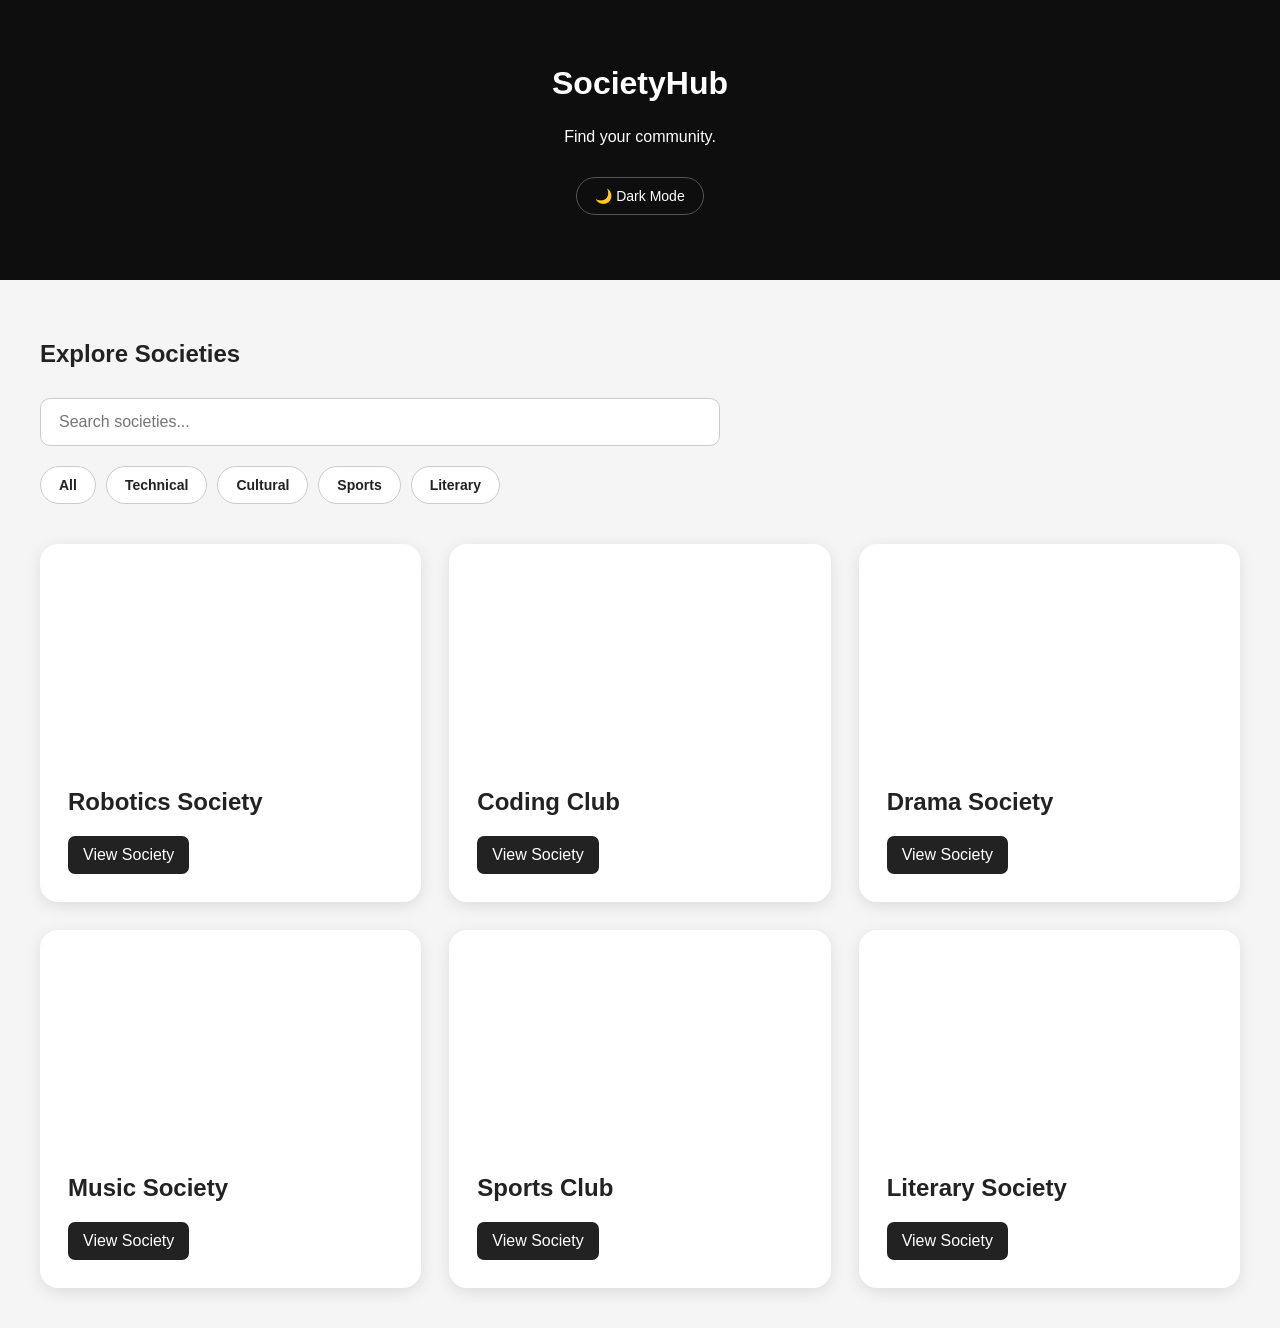
==== index.html @ ba017650 "Add files via upload" ====
<!DOCTYPE html>

<html lang="en">

<head>
    
    <meta charset="UTF-8">
    <meta name="viewport" content="width=device-width, initial-scale=1.0">

    <title>SocietyHub</title>

    <link rel="stylesheet" href="style.css">

</head>

<body>

    <!-- HEADER / OVERLAY -->
    <header class="hero-overlay">

        <h1>SocietyHub</h1>

        <p>Find your community.</p>

        <button id="theme-toggle">🌙 Dark Mode</button>

    </header>


    <main>

        <section>

            <h2>Explore Societies</h2>

            <input
                type="text"
                id="search"
                placeholder="Search societies..."
            >

            <div class="filters">

                <button class="filter-btn" onclick="filterSocieties('all')">
                    All
                </button>

                <button class="filter-btn" onclick="filterSocieties('Technical')">
                    Technical
                </button>

                <button class="filter-btn" onclick="filterSocieties('Cultural')">
                    Cultural
                </button>

                <button class="filter-btn" onclick="filterSocieties('Sports')">
                    Sports
                </button>

                <button class="filter-btn" onclick="filterSocieties('Literary')">
                    Literary
                </button>

            </div>


            <div class="society-container">

                <!-- ROBOTICS -->

                <div class="society-card">

                    <div class="society-image">
                        <img src="images/robotics.png" alt="Robotics Society">
                    </div>

                    <div class="society-content">

                        <h3>Robotics Society</h3>

                        <div class="society-info">
                            <p>Technical</p>
                            <p>Build robots and explore robotics.</p>
                        </div>

                        <a href="society.html?society=robotics">
                            View Society
                        </a>

                    </div>

                </div>


                <!-- CODING -->

                <div class="society-card">

                    <div class="society-image">
                        <img src="images/coding.png" alt="Coding Club">
                    </div>

                    <div class="society-content">

                        <h3>Coding Club</h3>

                        <div class="society-info">
                            <p>Technical</p>
                            <p>Learn, build and compete through code.</p>
                        </div>

                        <a href="society.html?society=coding">
                            View Society
                        </a>

                    </div>

                </div>


                <!-- DRAMA -->

                <div class="society-card">

                    <div class="society-image">
                        <img src="images/dramatics.png" alt="Drama Society">
                    </div>

                    <div class="society-content">

                        <h3>Drama Society</h3>

                        <div class="society-info">
                            <p>Cultural</p>
                            <p>Act, perform and tell stories.</p>
                        </div>

                        <a href="society.html?society=drama">
                            View Society
                        </a>

                    </div>

                </div>


                <!-- MUSIC -->

                <div class="society-card">

                    <div class="society-image">
                        <img src="images/music.png" alt="Music Society">
                    </div>

                    <div class="society-content">

                        <h3>Music Society</h3>

                        <div class="society-info">
                            <p>Cultural</p>
                            <p>Explore music and perform together.</p>
                        </div>

                        <a href="society.html?society=music">
                            View Society
                        </a>

                    </div>

                </div>


                <!-- SPORTS -->

                <div class="society-card">

                    <div class="society-image">
                        <img src="images/photography.png" alt="Sports Club">
                    </div>

                    <div class="society-content">

                        <h3>Sports Club</h3>

                        <div class="society-info">
                            <p>Sports</p>
                            <p>Compete, train and stay active.</p>
                        </div>

                        <a href="society.html?society=sports">
                            View Society
                        </a>

                    </div>

                </div>


                <!-- LITERARY -->

                <div class="society-card">

                    <div class="society-image">
                        <img src="images/literature.png" alt="Literary Society">
                    </div>

                    <div class="society-content">

                        <h3>Literary Society</h3>

                        <div class="society-info">
                            <p>Literary</p>
                            <p>Write, discuss and explore literature.</p>
                        </div>

                        <a href="society.html?society=literary">
                            View Society
                        </a>

                    </div>

                </div>

            </div>

            <div id="empty-state">
                <h3>No societies found</h3>
                <p>Try searching for a different society or category.</p>
            </div>

        </section>

    </main>


    <script src="data.js"></script>
    <script src="script.js"></script>

</body>

</html>
---- style.css ----
* {
    box-sizing: border-box;
}

body {
    font-family: Arial, sans-serif;
    margin: 0;
    background-color: #f5f5f5;
    color: #222;
}

/* HEADER */

header {
    background-color: #222;
    color: white;
    padding: 30px;
    text-align: center;
}

header h1 {
    margin: 0 0 10px;
}

/* MAIN */

main {
    padding: 40px;
}

/* SEARCH */

#search {
    width: 100%;
    max-width: 680px;
    padding: 14px 18px;
    margin: 10px 0 20px;

    border: 1px solid #ccc;
    border-radius: 10px;

    font-size: 16px;
    outline: none;
}

#search:focus {
    border-color: #222;
}

/* FILTERS */

.filters {
    display: flex;
    gap: 10px;
    flex-wrap: wrap;
    margin-bottom: 40px;
}

.filters button {
    padding: 10px 18px;

    border: 1px solid #ccc;
    border-radius: 20px;

    background-color: white;
    color: #222;

    font-family: Arial, sans-serif;
    font-size: 14px;
    font-weight: bold;

    cursor: pointer;
    transition: 0.2s;
}

.filters button:hover {
    background-color: #222;
    color: white;
    border-color: #222;
    transform: translateY(-2px);
}

/* SOCIETY CARDS */

.society-container {
    display: grid;
    grid-template-columns: repeat(3, 1fr);
    gap: 28px;
    margin-top: 20px;

}

.society-card {
    background-color: white;
    padding: 28px;
    border-radius: 15px;

    box-shadow: 0 3px 12px rgba(0, 0, 0, 0.1);

    transition: 0.2s;
}

.society-card:hover {
    transform: translateY(-4px);
    box-shadow: 0 6px 18px rgba(0, 0, 0, 0.15);
}

.society-card h3 {
    margin-top: 0;
}

/* CARD BUTTON */

.society-card button {
    padding: 10px 18px;

    border: none;
    border-radius: 7px;

    background-color: #222;
    color: white;

    font-size: 15px;
    cursor: pointer;
}

.society-card button:hover {
    background-color: #444;
}

/* DETAIL PAGE */

.detail-box {
    background-color: white;
    padding: 30px;
    border-radius: 15px;
    max-width: 800px;
    margin: 0 auto;

    box-shadow: 0 3px 12px rgba(0, 0, 0, 0.1);
}

#society-name {
    font-size: 36px;
    margin-bottom: 30px;
}

main p {
    font-size: 18px;
    line-height: 1.6;
}

/* FORM */

form {
    display: flex;
    flex-direction: column;
    gap: 10px;
    margin-top: 20px;
}

form input,
form select,
form textarea {
    padding: 12px;

    border: 1px solid #ccc;
    border-radius: 7px;

    font-size: 16px;
    font-family: Arial, sans-serif;
}

form button {
    margin-top: 10px;
    padding: 12px;

    border: none;
    border-radius: 7px;

    background-color: #222;
    color: white;

    font-size: 16px;
    cursor: pointer;
}

form button:hover {
    background-color: #444;
}

#confirmation {
    margin-top: 20px;
    font-weight: bold;
}

/* BACK LINK */

main a {
    display: inline-block;
    margin-top: 20px;

    padding: 10px 15px;

    background-color: #222;
    color: white;

    text-decoration: none;
    border-radius: 7px;
}

main a:hover {
    background-color: #444;
}

/* MOBILE */

@media (max-width: 700px) {

    main {
        padding: 20px;
    }

    header {
        padding: 25px 15px;
    }

    .society-container {
        grid-template-columns: 1fr;
    }

    .filters {
        gap: 8px;
    }

    .filters button {
        padding: 9px 14px;
    }

}

.filter-btn {
    appearance: none;
    border: 1px solid #d1d5db;
    background: white;
    color: #333;

    padding: 10px 20px;
    margin: 0;

    border-radius: 999px;

    font-family: Arial, sans-serif;
    font-size: 14px;
    font-weight: 600;

    cursor: pointer;
    transition: all 0.2s ease;
}

.filter-btn:hover {
    background: #222;
    color: white;
    border-color: #222;
    transform: translateY(-2px);
}

#theme-toggle {
    margin-top: 15px;
    padding: 10px 18px;
    border: 1px solid #555;
    border-radius: 20px;
    background: transparent;
    color: white;
    cursor: pointer;
    font-size: 14px;
}

#theme-toggle:hover {
    background: white;
    color: #222;
}

/* DARK MODE */

body.dark {
    background-color: #121212;
    color: #f5f5f5;
}

body.dark .society-card,
body.dark .detail-box {
    background-color: #1e1e1e;
    color: #f5f5f5;
}

body.dark #search {
    background-color: #1e1e1e;
    color: white;
    border-color: #555;
}

body.dark #search::placeholder {
    color: #aaa;
}

body.dark .filter-btn {
    background-color: #1e1e1e;
    color: white;
    border-color: #555;
}

body.dark .filter-btn:hover {
    background-color: white;
    color: #222;
}

body.dark form input,
body.dark form select,
body.dark form textarea {
    background-color: #1e1e1e;
    color: white;
    border-color: #555;
}

body.dark .society-card a {
    background-color: #d1d1d1 !important;
    color: #222 !important;
    border: 1px solid #d1d1d149;
}

body.dark .society-card a:hover {
    background-color: #bdbdbd3d !important;
    color: #222 !important;
}

.error {
    color: #d64545;
    font-size: 13px;
    min-height: 18px;
}

.input-error {
    border: 1px solid #d64545 !important;
}

/* SOCIETY CARD */

.society-card {
    background-color: white;
    border-radius: 18px;
    overflow: hidden;
    padding: 0;

    box-shadow: 0 4px 15px rgba(0, 0, 0, 0.1);

    transition: transform 0.25s ease, box-shadow 0.25s ease;
}

.society-card:hover {
    transform: translateY(-4px);
    box-shadow: 0 8px 22px rgba(0, 0, 0, 0.15);
}


/* IMAGE */

.society-image {
    width: 100%;
    height: 220px;
    overflow: hidden;
}

.society-image img {
    width: 100%;
    height: 100%;

    object-fit: cover;
    display: block;

    /* Slightly zoomed + blurred initially */
    transform: scale(1.2);
    filter: blur(0.5px);

    transition:
        transform 0.5s ease,
        filter 0.5s ease;
}


/* HOVER = ZOOM OUT + SHARP */

.society-card:hover .society-image img {
    transform: scale(1);
    filter: blur(0);
}


/* TEXT AREA */

.society-content {
    padding: 24px 28px 28px;
}

.society-content h3 {
    margin: 0;
    font-size: 24px;
}


/* HIDDEN INFORMATION */

.society-info {
    opacity: 0;
    max-height: 0;
    overflow: hidden;

    transition:
        opacity 0.35s ease,
        max-height 0.35s ease;
}


/* REVEAL ON HOVER */

.society-card:hover .society-info {
    opacity: 1;
    max-height: 150px;
}

.society-info p {
    margin: 14px 0 0;
}

.hero-overlay {
    min-height: 325px;

    background-image:
        linear-gradient(
            rgba(0, 0, 0, 0.60),
            rgba(0, 0, 0, 0.60)
        ),
        url("images/background.jpg");

    background-size: cover;
    background-position: center;
    background-repeat: no-repeat;

    display: flex;
    flex-direction: column;
    align-items: center;
    justify-content: center;

    text-align: center;
    color: white;
}

.hero-overlay {
    min-height: 280px;
    width: 100%;

    background-image: url("images/background.png");
    background-size: cover;
    background-position: center;
    background-repeat: no-repeat;

    display: flex;
    flex-direction: column;
    align-items: center;
    justify-content: center;

    text-align: center;
    color: white;

    position: relative;
    z-index: 1;

    transition: transform 0.35s ease;
}

/* Dark overlay */
.hero-overlay::before {
    content: "";
    position: absolute;
    inset: 0;

    background: rgba(0, 0, 0, 0.60);

    transition: background 0.35s ease;

    z-index: -1;
}

.hero-overlay {
    height: 280px;
    width: 100%;

    background-image: url("images/background.png");
    background-size: cover;
    background-position: center;
    background-repeat: no-repeat;

    display: flex;
    flex-direction: column;
    align-items: center;
    justify-content: center;

    text-align: center;
    color: white;

    position: relative;
    z-index: 1;

    transition: all 0.4s ease;
}

/* Dark overlay */
.hero-overlay::before {
    content: "";
    position: absolute;
    inset: 0;
    background: rgba(0, 0, 0, 0.60);
    transition: background 0.4s ease;
    z-index: -1;
}

/* EXPAND */
.hero-overlay:hover {
    height: 310px;
}

/* BRIGHTEN */
.hero-overlay:hover::before {
    background: rgba(0, 0, 0, 0.25);
}

#search {
    transition: all 0.3s ease;
}

#search:hover {
    transform: scale(1.03);
    filter: brightness(1.15);
}

#search:focus {
    transform: scale(1.03);
    filter: brightness(1.15);
    outline: none;
}

.filter-btn {
    transition: all 0.3s ease;
}

.filter-btn:hover {
    transform: scale(1.08);
    filter: brightness(1.2);
}

.filter-btn:hover {
    transform: scale(1.08);
    filter: brightness(1.2);
    box-shadow: 0 0 12px rgba(255, 255, 255, 0.25);
}

/* ============================= */
/* GLOBAL HOVER EFFECTS           */
/* ============================= */

/* All buttons */
button {
    transition: all 0.3s ease;
}

button:hover {
    transform: scale(1.05);
    filter: brightness(1.15);
}


/* Search bar and form input boxes */
input,
textarea,
select {
    transition: all 0.3s ease;
}

input:hover,
textarea:hover,
select:hover {
    transform: scale(1.02);
    filter: brightness(1.08);
}


/* Keep input enlarged while being used */
input:focus,
textarea:focus,
select:focus {
    transform: scale(1.02);
    filter: brightness(1.08);
    outline: none;
}

a {
    transition: all 0.3s ease;
}

a:hover {
    transform: scale(1.05);
    filter: brightness(1.15);
}

/* SOCIETY DETAILS OVERLAY */

.society-header {
    height: 280px;
    width: 100%;

    background-size: cover;
    background-position: center;
    background-repeat: no-repeat;

    display: flex;
    flex-direction: column;
    align-items: center;
    justify-content: center;

    text-align: center;
    color: white;

    position: relative;
    z-index: 1;

    transition: height 0.4s ease;
}

.society-header::before {
    content: "";
    position: absolute;
    inset: 0;

    background: rgba(0, 0, 0, 0.60);

    transition: background 0.4s ease;

    z-index: -1;
}

.society-header:hover {
    height: 310px;
}

.society-header:hover::before {
    background: rgba(0, 0, 0, 0.25);
}

#empty-state {
    display: none;
    text-align: center;
    padding: 50px 20px;
    margin-top: 20px;
}

#empty-state h3 {
    margin-bottom: 8px;
    font-size: 24px;
}

#empty-state p {
    color: #777;
    margin: 0;
}

body.dark #empty-state p {
    color: #aaa;
}

/* PAGE TRANSITIONS */



html {
    background: white;
}

html:has(body.dark) {
    background: #121212;
}

#page-transition {
    position: fixed;
    inset: 0;
    background: white;
    z-index: 99999;
    pointer-events: none;

    opacity: 1;

    transition: opacity 0.4s ease;
}

body.dark #page-transition {
    background: #121212;
}

#page-transition.hide {
    opacity: 0;
}

/* DARK MODE TRANSITION */

body,
header,
.society-card,
.society-content,
input,
select,
textarea,
button,
.filters,
.quiz-section {
    transition:
        background-color 0.3s ease,
        color 0.3s ease,
        border-color 0.3s ease;
}
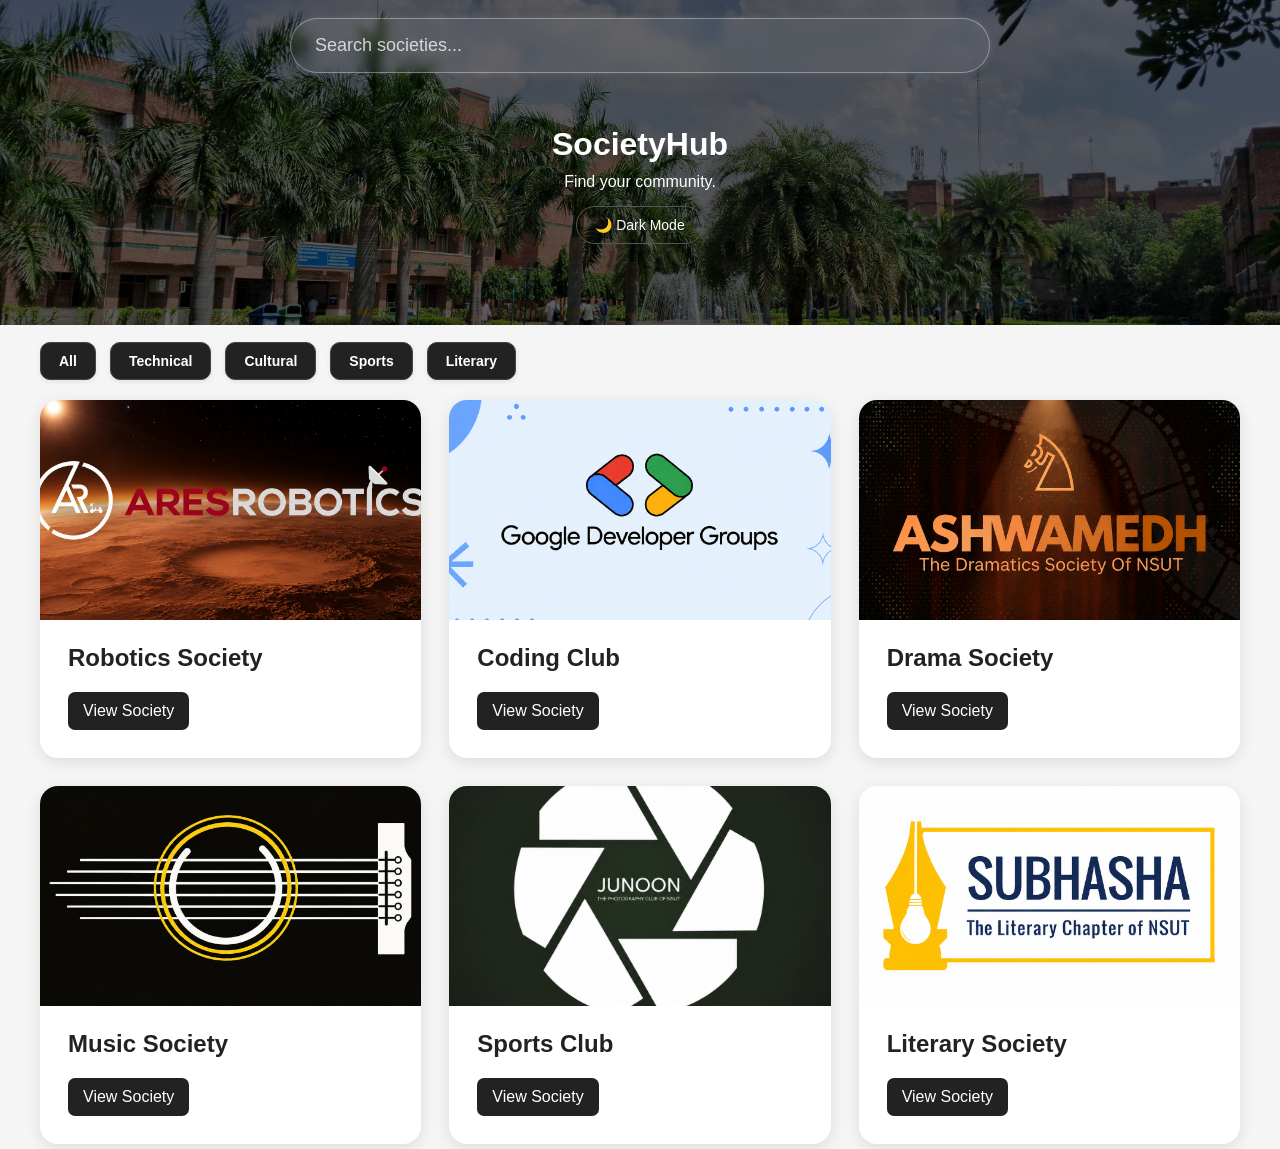
==== commit 43579549: "Add initial implementation of SocietyHub with society details, filtering, and dark mode support" ====
--- a/index.html
+++ b/index.html
@@ -1,241 +1,255 @@
-<!DOCTYPE html>
-
-<html lang="en">
-
-<head>
-    
-    <meta charset="UTF-8">
-    <meta name="viewport" content="width=device-width, initial-scale=1.0">
-
-    <title>SocietyHub</title>
-
-    <link rel="stylesheet" href="style.css">
-
-</head>
-
-<body>
-
-    <!-- HEADER / OVERLAY -->
-    <header class="hero-overlay">
-
-        <h1>SocietyHub</h1>
-
-        <p>Find your community.</p>
-
-        <button id="theme-toggle">🌙 Dark Mode</button>
-
-    </header>
-
-
-    <main>
-
-        <section>
-
-            <h2>Explore Societies</h2>
-
-            <input
-                type="text"
-                id="search"
-                placeholder="Search societies..."
-            >
-
-            <div class="filters">
-
-                <button class="filter-btn" onclick="filterSocieties('all')">
-                    All
-                </button>
-
-                <button class="filter-btn" onclick="filterSocieties('Technical')">
-                    Technical
-                </button>
-
-                <button class="filter-btn" onclick="filterSocieties('Cultural')">
-                    Cultural
-                </button>
-
-                <button class="filter-btn" onclick="filterSocieties('Sports')">
-                    Sports
-                </button>
-
-                <button class="filter-btn" onclick="filterSocieties('Literary')">
-                    Literary
-                </button>
-
-            </div>
-
-
-            <div class="society-container">
-
-                <!-- ROBOTICS -->
-
-                <div class="society-card">
-
-                    <div class="society-image">
-                        <img src="images/robotics.png" alt="Robotics Society">
-                    </div>
-
-                    <div class="society-content">
-
-                        <h3>Robotics Society</h3>
-
-                        <div class="society-info">
-                            <p>Technical</p>
-                            <p>Build robots and explore robotics.</p>
-                        </div>
-
-                        <a href="society.html?society=robotics">
-                            View Society
-                        </a>
-
-                    </div>
-
-                </div>
-
-
-                <!-- CODING -->
-
-                <div class="society-card">
-
-                    <div class="society-image">
-                        <img src="images/coding.png" alt="Coding Club">
-                    </div>
-
-                    <div class="society-content">
-
-                        <h3>Coding Club</h3>
-
-                        <div class="society-info">
-                            <p>Technical</p>
-                            <p>Learn, build and compete through code.</p>
-                        </div>
-
-                        <a href="society.html?society=coding">
-                            View Society
-                        </a>
-
-                    </div>
-
-                </div>
-
-
-                <!-- DRAMA -->
-
-                <div class="society-card">
-
-                    <div class="society-image">
-                        <img src="images/dramatics.png" alt="Drama Society">
-                    </div>
-
-                    <div class="society-content">
-
-                        <h3>Drama Society</h3>
-
-                        <div class="society-info">
-                            <p>Cultural</p>
-                            <p>Act, perform and tell stories.</p>
-                        </div>
-
-                        <a href="society.html?society=drama">
-                            View Society
-                        </a>
-
-                    </div>
-
-                </div>
-
-
-                <!-- MUSIC -->
-
-                <div class="society-card">
-
-                    <div class="society-image">
-                        <img src="images/music.png" alt="Music Society">
-                    </div>
-
-                    <div class="society-content">
-
-                        <h3>Music Society</h3>
-
-                        <div class="society-info">
-                            <p>Cultural</p>
-                            <p>Explore music and perform together.</p>
-                        </div>
-
-                        <a href="society.html?society=music">
-                            View Society
-                        </a>
-
-                    </div>
-
-                </div>
-
-
-                <!-- SPORTS -->
-
-                <div class="society-card">
-
-                    <div class="society-image">
-                        <img src="images/photography.png" alt="Sports Club">
-                    </div>
-
-                    <div class="society-content">
-
-                        <h3>Sports Club</h3>
-
-                        <div class="society-info">
-                            <p>Sports</p>
-                            <p>Compete, train and stay active.</p>
-                        </div>
-
-                        <a href="society.html?society=sports">
-                            View Society
-                        </a>
-
-                    </div>
-
-                </div>
-
-
-                <!-- LITERARY -->
-
-                <div class="society-card">
-
-                    <div class="society-image">
-                        <img src="images/literature.png" alt="Literary Society">
-                    </div>
-
-                    <div class="society-content">
-
-                        <h3>Literary Society</h3>
-
-                        <div class="society-info">
-                            <p>Literary</p>
-                            <p>Write, discuss and explore literature.</p>
-                        </div>
-
-                        <a href="society.html?society=literary">
-                            View Society
-                        </a>
-
-                    </div>
-
-                </div>
-
-            </div>
-
-            <div id="empty-state">
-                <h3>No societies found</h3>
-                <p>Try searching for a different society or category.</p>
-            </div>
-
-        </section>
-
-    </main>
-
-
-    <script src="data.js"></script>
-    <script src="script.js"></script>
-
-</body>
-
+<!DOCTYPE html>
+
+<html lang="en">
+
+<head>
+    
+    <meta charset="UTF-8">
+    <meta name="viewport" content="width=device-width, initial-scale=1.0">
+
+    <title>SocietyHub</title>
+
+    <link rel="stylesheet" href="style.css">
+
+</head>
+
+<body>
+
+
+    <!-- HEADER / OVERLAY -->
+    <header class="hero-overlay">
+
+        <!-- SEARCH -->
+        <input 
+            type="text" 
+            id="search" 
+            placeholder="Search societies..."
+        >
+
+        <h1>SocietyHub</h1>
+
+        <p>Find your community.</p>
+
+        <button id="theme-toggle">🌙 Dark Mode</button>
+
+    </header>
+
+
+    <main>
+
+        <section>
+
+
+            <!-- FILTERS -->
+
+            <div class="filters">
+
+                <button class="filter-btn" onclick="filterSocieties('all')">
+                    All
+                </button>
+
+                <button class="filter-btn" onclick="filterSocieties('Technical')">
+                    Technical
+                </button>
+
+                <button class="filter-btn" onclick="filterSocieties('Cultural')">
+                    Cultural
+                </button>
+
+                <button class="filter-btn" onclick="filterSocieties('Sports')">
+                    Sports
+                </button>
+
+                <button class="filter-btn" onclick="filterSocieties('Literary')">
+                    Literary
+                </button>
+
+            </div>
+
+
+            <!-- SOCIETY CARDS -->
+
+            <div class="society-container">
+
+
+                <!-- ROBOTICS -->
+
+                <div class="society-card">
+
+                    <div class="society-image">
+                        <img src="images/robotics.png" alt="Robotics Society">
+                    </div>
+
+                    <div class="society-content">
+
+                        <h3>Robotics Society</h3>
+
+                        <div class="society-info">
+                            <p>Technical</p>
+                            <p>Build robots and explore robotics.</p>
+                        </div>
+
+                        <a href="society.html?society=robotics">
+                            View Society
+                        </a>
+
+                    </div>
+
+                </div>
+
+
+                <!-- CODING -->
+
+                <div class="society-card">
+
+                    <div class="society-image">
+                        <img src="images/coding.png" alt="Coding Club">
+                    </div>
+
+                    <div class="society-content">
+
+                        <h3>Coding Club</h3>
+
+                        <div class="society-info">
+                            <p>Technical</p>
+                            <p>Learn, build and compete through code.</p>
+                        </div>
+
+                        <a href="society.html?society=coding">
+                            View Society
+                        </a>
+
+                    </div>
+
+                </div>
+
+
+                <!-- DRAMA -->
+
+                <div class="society-card">
+
+                    <div class="society-image">
+                        <img src="images/dramatics.png" alt="Drama Society">
+                    </div>
+
+                    <div class="society-content">
+
+                        <h3>Drama Society</h3>
+
+                        <div class="society-info">
+                            <p>Cultural</p>
+                            <p>Act, perform and tell stories.</p>
+                        </div>
+
+                        <a href="society.html?society=drama">
+                            View Society
+                        </a>
+
+                    </div>
+
+                </div>
+
+
+                <!-- MUSIC -->
+
+                <div class="society-card">
+
+                    <div class="society-image">
+                        <img src="images/music.png" alt="Music Society">
+                    </div>
+
+                    <div class="society-content">
+
+                        <h3>Music Society</h3>
+
+                        <div class="society-info">
+                            <p>Cultural</p>
+                            <p>Explore music and perform together.</p>
+                        </div>
+
+                        <a href="society.html?society=music">
+                            View Society
+                        </a>
+
+                    </div>
+
+                </div>
+
+
+                <!-- SPORTS -->
+
+                <div class="society-card">
+
+                    <div class="society-image">
+                        <img src="images/photography.png" alt="Sports Club">
+                    </div>
+
+                    <div class="society-content">
+
+                        <h3>Sports Club</h3>
+
+                        <div class="society-info">
+                            <p>Sports</p>
+                            <p>Compete, train and stay active.</p>
+                        </div>
+
+                        <a href="society.html?society=sports">
+                            View Society
+                        </a>
+
+                    </div>
+
+                </div>
+
+
+                <!-- LITERARY -->
+
+                <div class="society-card">
+
+                    <div class="society-image">
+                        <img src="images/literature.png" alt="Literary Society">
+                    </div>
+
+                    <div class="society-content">
+
+                        <h3>Literary Society</h3>
+
+                        <div class="society-info">
+                            <p>Literary</p>
+                            <p>Write, discuss and explore literature.</p>
+                        </div>
+
+                        <a href="society.html?society=literary">
+                            View Society
+                        </a>
+
+                    </div>
+
+                </div>
+
+            </div>
+
+
+            <!-- EMPTY STATE -->
+
+            <div id="empty-state">
+
+                <h3>No societies found</h3>
+
+                <p>
+                    Try searching for a different society or category.
+                </p>
+
+            </div>
+
+        </section>
+
+    </main>
+
+
+    <script src="data.js"></script>
+    <script src="script.js"></script>
+
+</body>
+
 </html>
--- a/style.css
+++ b/style.css
@@ -1,728 +1,968 @@
-* {
-    box-sizing: border-box;
-}
-
-body {
-    font-family: Arial, sans-serif;
-    margin: 0;
-    background-color: #f5f5f5;
-    color: #222;
-}
-
-/* HEADER */
-
-header {
-    background-color: #222;
-    color: white;
-    padding: 30px;
-    text-align: center;
-}
-
-header h1 {
-    margin: 0 0 10px;
-}
-
-/* MAIN */
-
-main {
-    padding: 40px;
-}
-
-/* SEARCH */
-
-#search {
-    width: 100%;
-    max-width: 680px;
-    padding: 14px 18px;
-    margin: 10px 0 20px;
-
-    border: 1px solid #ccc;
-    border-radius: 10px;
-
-    font-size: 16px;
-    outline: none;
-}
-
-#search:focus {
-    border-color: #222;
-}
-
-/* FILTERS */
-
-.filters {
-    display: flex;
-    gap: 10px;
-    flex-wrap: wrap;
-    margin-bottom: 40px;
-}
-
-.filters button {
-    padding: 10px 18px;
-
-    border: 1px solid #ccc;
-    border-radius: 20px;
-
-    background-color: white;
-    color: #222;
-
-    font-family: Arial, sans-serif;
-    font-size: 14px;
-    font-weight: bold;
-
-    cursor: pointer;
-    transition: 0.2s;
-}
-
-.filters button:hover {
-    background-color: #222;
-    color: white;
-    border-color: #222;
-    transform: translateY(-2px);
-}
-
-/* SOCIETY CARDS */
-
-.society-container {
-    display: grid;
-    grid-template-columns: repeat(3, 1fr);
-    gap: 28px;
-    margin-top: 20px;
-
-}
-
-.society-card {
-    background-color: white;
-    padding: 28px;
-    border-radius: 15px;
-
-    box-shadow: 0 3px 12px rgba(0, 0, 0, 0.1);
-
-    transition: 0.2s;
-}
-
-.society-card:hover {
-    transform: translateY(-4px);
-    box-shadow: 0 6px 18px rgba(0, 0, 0, 0.15);
-}
-
-.society-card h3 {
-    margin-top: 0;
-}
-
-/* CARD BUTTON */
-
-.society-card button {
-    padding: 10px 18px;
-
-    border: none;
-    border-radius: 7px;
-
-    background-color: #222;
-    color: white;
-
-    font-size: 15px;
-    cursor: pointer;
-}
-
-.society-card button:hover {
-    background-color: #444;
-}
-
-/* DETAIL PAGE */
-
-.detail-box {
-    background-color: white;
-    padding: 30px;
-    border-radius: 15px;
-    max-width: 800px;
-    margin: 0 auto;
-
-    box-shadow: 0 3px 12px rgba(0, 0, 0, 0.1);
-}
-
-#society-name {
-    font-size: 36px;
-    margin-bottom: 30px;
-}
-
-main p {
-    font-size: 18px;
-    line-height: 1.6;
-}
-
-/* FORM */
-
-form {
-    display: flex;
-    flex-direction: column;
-    gap: 10px;
-    margin-top: 20px;
-}
-
-form input,
-form select,
-form textarea {
-    padding: 12px;
-
-    border: 1px solid #ccc;
-    border-radius: 7px;
-
-    font-size: 16px;
-    font-family: Arial, sans-serif;
-}
-
-form button {
-    margin-top: 10px;
-    padding: 12px;
-
-    border: none;
-    border-radius: 7px;
-
-    background-color: #222;
-    color: white;
-
-    font-size: 16px;
-    cursor: pointer;
-}
-
-form button:hover {
-    background-color: #444;
-}
-
-#confirmation {
-    margin-top: 20px;
-    font-weight: bold;
-}
-
-/* BACK LINK */
-
-main a {
-    display: inline-block;
-    margin-top: 20px;
-
-    padding: 10px 15px;
-
-    background-color: #222;
-    color: white;
-
-    text-decoration: none;
-    border-radius: 7px;
-}
-
-main a:hover {
-    background-color: #444;
-}
-
-/* MOBILE */
-
-@media (max-width: 700px) {
-
-    main {
-        padding: 20px;
-    }
-
-    header {
-        padding: 25px 15px;
-    }
-
-    .society-container {
-        grid-template-columns: 1fr;
-    }
-
-    .filters {
-        gap: 8px;
-    }
-
-    .filters button {
-        padding: 9px 14px;
-    }
-
-}
-
-.filter-btn {
-    appearance: none;
-    border: 1px solid #d1d5db;
-    background: white;
-    color: #333;
-
-    padding: 10px 20px;
-    margin: 0;
-
-    border-radius: 999px;
-
-    font-family: Arial, sans-serif;
-    font-size: 14px;
-    font-weight: 600;
-
-    cursor: pointer;
-    transition: all 0.2s ease;
-}
-
-.filter-btn:hover {
-    background: #222;
-    color: white;
-    border-color: #222;
-    transform: translateY(-2px);
-}
-
-#theme-toggle {
-    margin-top: 15px;
-    padding: 10px 18px;
-    border: 1px solid #555;
-    border-radius: 20px;
-    background: transparent;
-    color: white;
-    cursor: pointer;
-    font-size: 14px;
-}
-
-#theme-toggle:hover {
-    background: white;
-    color: #222;
-}
-
-/* DARK MODE */
-
-body.dark {
-    background-color: #121212;
-    color: #f5f5f5;
-}
-
-body.dark .society-card,
-body.dark .detail-box {
-    background-color: #1e1e1e;
-    color: #f5f5f5;
-}
-
-body.dark #search {
-    background-color: #1e1e1e;
-    color: white;
-    border-color: #555;
-}
-
-body.dark #search::placeholder {
-    color: #aaa;
-}
-
-body.dark .filter-btn {
-    background-color: #1e1e1e;
-    color: white;
-    border-color: #555;
-}
-
-body.dark .filter-btn:hover {
-    background-color: white;
-    color: #222;
-}
-
-body.dark form input,
-body.dark form select,
-body.dark form textarea {
-    background-color: #1e1e1e;
-    color: white;
-    border-color: #555;
-}
-
-body.dark .society-card a {
-    background-color: #d1d1d1 !important;
-    color: #222 !important;
-    border: 1px solid #d1d1d149;
-}
-
-body.dark .society-card a:hover {
-    background-color: #bdbdbd3d !important;
-    color: #222 !important;
-}
-
-.error {
-    color: #d64545;
-    font-size: 13px;
-    min-height: 18px;
-}
-
-.input-error {
-    border: 1px solid #d64545 !important;
-}
-
-/* SOCIETY CARD */
-
-.society-card {
-    background-color: white;
-    border-radius: 18px;
-    overflow: hidden;
-    padding: 0;
-
-    box-shadow: 0 4px 15px rgba(0, 0, 0, 0.1);
-
-    transition: transform 0.25s ease, box-shadow 0.25s ease;
-}
-
-.society-card:hover {
-    transform: translateY(-4px);
-    box-shadow: 0 8px 22px rgba(0, 0, 0, 0.15);
-}
-
-
-/* IMAGE */
-
-.society-image {
-    width: 100%;
-    height: 220px;
-    overflow: hidden;
-}
-
-.society-image img {
-    width: 100%;
-    height: 100%;
-
-    object-fit: cover;
-    display: block;
-
-    /* Slightly zoomed + blurred initially */
-    transform: scale(1.2);
-    filter: blur(0.5px);
-
-    transition:
-        transform 0.5s ease,
-        filter 0.5s ease;
-}
-
-
-/* HOVER = ZOOM OUT + SHARP */
-
-.society-card:hover .society-image img {
-    transform: scale(1);
-    filter: blur(0);
-}
-
-
-/* TEXT AREA */
-
-.society-content {
-    padding: 24px 28px 28px;
-}
-
-.society-content h3 {
-    margin: 0;
-    font-size: 24px;
-}
-
-
-/* HIDDEN INFORMATION */
-
-.society-info {
-    opacity: 0;
-    max-height: 0;
-    overflow: hidden;
-
-    transition:
-        opacity 0.35s ease,
-        max-height 0.35s ease;
-}
-
-
-/* REVEAL ON HOVER */
-
-.society-card:hover .society-info {
-    opacity: 1;
-    max-height: 150px;
-}
-
-.society-info p {
-    margin: 14px 0 0;
-}
-
-.hero-overlay {
-    min-height: 325px;
-
-    background-image:
-        linear-gradient(
-            rgba(0, 0, 0, 0.60),
-            rgba(0, 0, 0, 0.60)
-        ),
-        url("images/background.jpg");
-
-    background-size: cover;
-    background-position: center;
-    background-repeat: no-repeat;
-
-    display: flex;
-    flex-direction: column;
-    align-items: center;
-    justify-content: center;
-
-    text-align: center;
-    color: white;
-}
-
-.hero-overlay {
-    min-height: 280px;
-    width: 100%;
-
-    background-image: url("images/background.png");
-    background-size: cover;
-    background-position: center;
-    background-repeat: no-repeat;
-
-    display: flex;
-    flex-direction: column;
-    align-items: center;
-    justify-content: center;
-
-    text-align: center;
-    color: white;
-
-    position: relative;
-    z-index: 1;
-
-    transition: transform 0.35s ease;
-}
-
-/* Dark overlay */
-.hero-overlay::before {
-    content: "";
-    position: absolute;
-    inset: 0;
-
-    background: rgba(0, 0, 0, 0.60);
-
-    transition: background 0.35s ease;
-
-    z-index: -1;
-}
-
-.hero-overlay {
-    height: 280px;
-    width: 100%;
-
-    background-image: url("images/background.png");
-    background-size: cover;
-    background-position: center;
-    background-repeat: no-repeat;
-
-    display: flex;
-    flex-direction: column;
-    align-items: center;
-    justify-content: center;
-
-    text-align: center;
-    color: white;
-
-    position: relative;
-    z-index: 1;
-
-    transition: all 0.4s ease;
-}
-
-/* Dark overlay */
-.hero-overlay::before {
-    content: "";
-    position: absolute;
-    inset: 0;
-    background: rgba(0, 0, 0, 0.60);
-    transition: background 0.4s ease;
-    z-index: -1;
-}
-
-/* EXPAND */
-.hero-overlay:hover {
-    height: 310px;
-}
-
-/* BRIGHTEN */
-.hero-overlay:hover::before {
-    background: rgba(0, 0, 0, 0.25);
-}
-
-#search {
-    transition: all 0.3s ease;
-}
-
-#search:hover {
-    transform: scale(1.03);
-    filter: brightness(1.15);
-}
-
-#search:focus {
-    transform: scale(1.03);
-    filter: brightness(1.15);
-    outline: none;
-}
-
-.filter-btn {
-    transition: all 0.3s ease;
-}
-
-.filter-btn:hover {
-    transform: scale(1.08);
-    filter: brightness(1.2);
-}
-
-.filter-btn:hover {
-    transform: scale(1.08);
-    filter: brightness(1.2);
-    box-shadow: 0 0 12px rgba(255, 255, 255, 0.25);
-}
-
-/* ============================= */
-/* GLOBAL HOVER EFFECTS           */
-/* ============================= */
-
-/* All buttons */
-button {
-    transition: all 0.3s ease;
-}
-
-button:hover {
-    transform: scale(1.05);
-    filter: brightness(1.15);
-}
-
-
-/* Search bar and form input boxes */
-input,
-textarea,
-select {
-    transition: all 0.3s ease;
-}
-
-input:hover,
-textarea:hover,
-select:hover {
-    transform: scale(1.02);
-    filter: brightness(1.08);
-}
-
-
-/* Keep input enlarged while being used */
-input:focus,
-textarea:focus,
-select:focus {
-    transform: scale(1.02);
-    filter: brightness(1.08);
-    outline: none;
-}
-
-a {
-    transition: all 0.3s ease;
-}
-
-a:hover {
-    transform: scale(1.05);
-    filter: brightness(1.15);
-}
-
-/* SOCIETY DETAILS OVERLAY */
-
-.society-header {
-    height: 280px;
-    width: 100%;
-
-    background-size: cover;
-    background-position: center;
-    background-repeat: no-repeat;
-
-    display: flex;
-    flex-direction: column;
-    align-items: center;
-    justify-content: center;
-
-    text-align: center;
-    color: white;
-
-    position: relative;
-    z-index: 1;
-
-    transition: height 0.4s ease;
-}
-
-.society-header::before {
-    content: "";
-    position: absolute;
-    inset: 0;
-
-    background: rgba(0, 0, 0, 0.60);
-
-    transition: background 0.4s ease;
-
-    z-index: -1;
-}
-
-.society-header:hover {
-    height: 310px;
-}
-
-.society-header:hover::before {
-    background: rgba(0, 0, 0, 0.25);
-}
-
-#empty-state {
-    display: none;
-    text-align: center;
-    padding: 50px 20px;
-    margin-top: 20px;
-}
-
-#empty-state h3 {
-    margin-bottom: 8px;
-    font-size: 24px;
-}
-
-#empty-state p {
-    color: #777;
-    margin: 0;
-}
-
-body.dark #empty-state p {
-    color: #aaa;
-}
-
-/* PAGE TRANSITIONS */
-
-
-
-html {
-    background: white;
-}
-
-html:has(body.dark) {
-    background: #121212;
-}
-
-#page-transition {
-    position: fixed;
-    inset: 0;
-    background: white;
-    z-index: 99999;
-    pointer-events: none;
-
-    opacity: 1;
-
-    transition: opacity 0.4s ease;
-}
-
-body.dark #page-transition {
-    background: #121212;
-}
-
-#page-transition.hide {
-    opacity: 0;
-}
-
-/* DARK MODE TRANSITION */
-
-body,
-header,
-.society-card,
-.society-content,
-input,
-select,
-textarea,
-button,
-.filters,
-.quiz-section {
-    transition:
-        background-color 0.3s ease,
-        color 0.3s ease,
-        border-color 0.3s ease;
+/* ============================= */
+/* GLOBAL                         */
+/* ============================= */
+
+* {
+    box-sizing: border-box;
+}
+
+body {
+    font-family: Arial, sans-serif;
+    margin: 0;
+    background-color: #f5f5f5;
+    color: #222;
+
+    transition:
+        background-color 0.3s ease,
+        color 0.3s ease;
+}
+
+
+/* ============================= */
+/* HERO / HEADER                  */
+/* ============================= */
+
+.hero-overlay {
+    height: 325px;
+    width: 100%;
+
+    background-image: url("images/background.png");
+    background-size: cover;
+    background-position: center;
+    background-repeat: no-repeat;
+
+    display: flex;
+    flex-direction: column;
+    align-items: center;
+    justify-content: center;
+
+    text-align: center;
+    color: white;
+
+    position: relative;
+    z-index: 1;
+}
+
+
+/* Dark overlay */
+
+.hero-overlay::before {
+    content: "";
+    position: absolute;
+    inset: 0;
+
+    background: rgba(0, 0, 0, 0.60);
+
+    z-index: -1;
+}
+
+
+/* Hero text */
+
+.hero-overlay h1 {
+    margin: 45px 0 10px;
+}
+
+.hero-overlay p {
+    margin: 0;
+}
+
+
+/* ============================= */
+/* SEARCH                         */
+/* ============================= */
+
+.hero-overlay #search {
+    position: absolute;
+
+    top: 18px;
+    left: 50%;
+    transform: translateX(-50%);
+
+    width: 700px;
+    max-width: 80%;
+
+    padding: 16px 24px;
+
+    background: rgba(255, 255, 255, 0.08);
+
+    border: 1px solid rgba(255, 255, 255, 0.35);
+    border-radius: 30px;
+
+    color: white;
+
+    font-family: Arial, sans-serif;
+    font-size: 18px;
+
+    outline: none;
+
+    backdrop-filter: blur(4px);
+
+    box-shadow:
+        0 0 8px rgba(255, 255, 255, 0.12);
+
+    transition:
+        width 0.3s ease,
+        background-color 0.3s ease,
+        color 0.3s ease,
+        border-color 0.3s ease,
+        box-shadow 0.3s ease;
+}
+
+
+/* Placeholder */
+
+.hero-overlay #search::placeholder {
+    color: rgba(255, 255, 255, 0.75);
+}
+
+
+/* Search hover */
+
+.hero-overlay #search:hover {
+    width: 760px;
+
+    background: rgba(255, 255, 255, 0.95);
+    color: #222;
+
+    border-color: white;
+
+    box-shadow:
+        0 0 12px rgba(255, 255, 255, 0.20);
+}
+
+
+/* Search focus */
+
+.hero-overlay #search:focus {
+    width: 760px;
+
+    background: rgba(255, 255, 255, 0.95);
+    color: #222;
+
+    border-color: white;
+
+    box-shadow:
+        0 0 12px rgba(255, 255, 255, 0.20);
+}
+
+
+/* Placeholder when hovered/focused */
+
+.hero-overlay #search:hover::placeholder,
+.hero-overlay #search:focus::placeholder {
+    color: #555;
+}
+
+
+/* ============================= */
+/* DARK MODE BUTTON               */
+/* ============================= */
+
+#theme-toggle {
+    margin-top: 15px;
+
+    padding: 10px 18px;
+
+    border: 1px solid #555;
+    border-radius: 20px;
+
+    background: transparent;
+    color: white;
+
+    cursor: pointer;
+    font-size: 14px;
+
+    transition:
+        background-color 0.3s ease,
+        color 0.3s ease,
+        transform 0.2s ease;
+}
+
+#theme-toggle:hover {
+    background: white;
+    color: #222;
+    transform: scale(1.05);
+}
+
+
+/* ============================= */
+/* MAIN                           */
+/* ============================= */
+
+main {
+    padding: 5px 40px;
+}
+
+
+/* ============================= */
+/* FILTERS                        */
+/* ============================= */
+
+.filters {
+    display: flex;
+    gap: 14px;
+    flex-wrap: wrap;
+
+    margin-top: 0;
+    margin-bottom: 20px;
+}
+
+
+.filter-btn {
+    appearance: none;
+
+    border: 1px solid #d1d5db;
+    border-radius: 999px;
+
+    background: white;
+    color: #333;
+
+    padding: 10px 20px;
+    margin: 0;
+
+    font-family: Arial, sans-serif;
+    font-size: 14px;
+    font-weight: 600;
+
+    cursor: pointer;
+
+    transition:
+        background-color 0.2s ease,
+        color 0.2s ease,
+        border-color 0.2s ease,
+        transform 0.2s ease,
+        box-shadow 0.2s ease;
+}
+
+
+.filter-btn:hover {
+    background: #222;
+    color: white;
+    border-color: #222;
+
+    transform: translateY(-2px) scale(1.05);
+
+    box-shadow:
+        0 0 10px rgba(0, 0, 0, 0.15);
+}
+
+
+/* ============================= */
+/* SOCIETY CARDS                 */
+/* ============================= */
+
+.society-container {
+    display: grid;
+    grid-template-columns: repeat(3, 1fr);
+
+    gap: 28px;
+
+    margin-top: 0;
+}
+
+
+.society-card {
+    background-color: white;
+
+    border-radius: 18px;
+    overflow: hidden;
+
+    padding: 0;
+
+    box-shadow:
+        0 4px 15px rgba(0, 0, 0, 0.1);
+
+    transition:
+        transform 0.25s ease,
+        box-shadow 0.25s ease;
+}
+
+
+.society-card:hover {
+    transform: translateY(-4px);
+
+    box-shadow:
+        0 8px 22px rgba(0, 0, 0, 0.15);
+}
+
+
+/* ============================= */
+/* SOCIETY IMAGE                 */
+/* ============================= */
+
+.society-image {
+    width: 100%;
+    height: 220px;
+
+    overflow: hidden;
+}
+
+
+.society-image img {
+    width: 100%;
+    height: 100%;
+
+    object-fit: cover;
+    display: block;
+
+    transform: scale(1.2);
+    filter: blur(0.5px);
+
+    transition:
+        transform 0.5s ease,
+        filter 0.5s ease;
+}
+
+
+.society-card:hover .society-image img {
+    transform: scale(1);
+    filter: blur(0);
+}
+
+
+/* ============================= */
+/* SOCIETY CONTENT               */
+/* ============================= */
+
+.society-content {
+    padding: 24px 28px 28px;
+
+    transition:
+        background-color 0.3s ease,
+        color 0.3s ease;
+}
+
+
+.society-content h3 {
+    margin: 0;
+    font-size: 24px;
+}
+
+
+/* Hidden information */
+
+.society-info {
+    opacity: 0;
+    max-height: 0;
+
+    overflow: hidden;
+
+    transition:
+        opacity 0.35s ease,
+        max-height 0.35s ease;
+}
+
+
+.society-card:hover .society-info {
+    opacity: 1;
+    max-height: 150px;
+}
+
+
+.society-info p {
+    margin: 14px 0 0;
+}
+
+
+/* ============================= */
+/* SOCIETY CARD LINKS             */
+/* ============================= */
+
+.society-card a {
+    display: inline-block;
+
+    margin-top: 20px;
+
+    padding: 10px 15px;
+
+    background-color: #222;
+    color: white;
+
+    text-decoration: none;
+
+    border-radius: 7px;
+
+    transition:
+        background-color 0.2s ease,
+        color 0.2s ease,
+        transform 0.2s ease;
+}
+
+
+.society-card a:hover {
+    background-color: #444;
+    transform: scale(1.05);
+}
+
+
+/* ============================= */
+/* DETAIL PAGE                   */
+/* ============================= */
+
+.detail-box {
+    background-color: white;
+
+    padding: 30px;
+
+    border-radius: 15px;
+
+    max-width: 800px;
+
+    margin: 0 auto;
+
+    box-shadow:
+        0 3px 12px rgba(0, 0, 0, 0.1);
+
+    transition:
+        background-color 0.3s ease,
+        color 0.3s ease;
+}
+
+
+#society-name {
+    font-size: 36px;
+    margin-bottom: 30px;
+}
+
+
+main p {
+    font-size: 18px;
+    line-height: 1.6;
+}
+
+
+/* ============================= */
+/* FORM                          */
+/* ============================= */
+
+form {
+    display: flex;
+    flex-direction: column;
+
+    gap: 10px;
+
+    margin-top: 20px;
+}
+
+
+form input,
+form select,
+form textarea {
+    padding: 12px;
+
+    border: 1px solid #ccc;
+    border-radius: 7px;
+
+    font-size: 16px;
+    font-family: Arial, sans-serif;
+
+    transition:
+        background-color 0.3s ease,
+        color 0.3s ease,
+        border-color 0.3s ease;
+}
+
+
+form input:focus,
+form select:focus,
+form textarea:focus {
+    outline: none;
+    border-color: #222;
+}
+
+
+form button {
+    margin-top: 10px;
+
+    padding: 12px;
+
+    border: none;
+    border-radius: 7px;
+
+    background-color: #222;
+    color: white;
+
+    font-size: 16px;
+
+    cursor: pointer;
+
+    transition:
+        background-color 0.2s ease,
+        transform 0.2s ease;
+}
+
+
+form button:hover {
+    background-color: #444;
+    transform: scale(1.03);
+}
+
+
+#confirmation {
+    margin-top: 20px;
+    font-weight: bold;
+}
+
+
+/* ============================= */
+/* BACK LINK                     */
+/* ============================= */
+
+main a {
+    transition:
+        background-color 0.2s ease,
+        transform 0.2s ease;
+}
+
+
+/* ============================= */
+/* VALIDATION                    */
+/* ============================= */
+
+.error {
+    color: #d64545;
+    font-size: 13px;
+    min-height: 18px;
+}
+
+
+.input-error {
+    border: 1px solid #d64545 !important;
+}
+
+
+/* ============================= */
+/* EMPTY STATE                   */
+/* ============================= */
+
+#empty-state {
+    display: none;
+
+    text-align: center;
+
+    padding: 50px 20px;
+
+    margin-top: 20px;
+}
+
+
+#empty-state h3 {
+    margin-bottom: 8px;
+    font-size: 24px;
+}
+
+
+#empty-state p {
+    color: #777;
+    margin: 0;
+}
+
+
+/* ============================= */
+/* SOCIETY DETAIL HEADER         */
+/* ============================= */
+
+.society-header {
+    height: 280px;
+    width: 100%;
+
+    background-size: cover;
+    background-position: center;
+    background-repeat: no-repeat;
+
+    display: flex;
+    flex-direction: column;
+
+    align-items: center;
+    justify-content: center;
+
+    text-align: center;
+    color: white;
+
+    position: relative;
+    z-index: 1;
+
+    transition: height 0.4s ease;
+}
+
+
+.society-header::before {
+    content: "";
+
+    position: absolute;
+    inset: 0;
+
+    background: rgba(0, 0, 0, 0.60);
+
+    z-index: -1;
+
+    transition:
+        background 0.4s ease;
+}
+
+
+.society-header:hover {
+    height: 310px;
+}
+
+
+.society-header:hover::before {
+    background: rgba(0, 0, 0, 0.25);
+}
+
+
+/* ============================= */
+/* DARK MODE                     */
+/* ============================= */
+
+body.dark {
+    background-color: #121212;
+    color: #f5f5f5;
+}
+
+
+body.dark .society-card,
+body.dark .detail-box {
+    background-color: #1e1e1e;
+    color: #f5f5f5;
+}
+
+
+/* Search in dark mode */
+
+body.dark .hero-overlay #search {
+    background: rgba(0, 0, 0, 0.12);
+
+    color: white;
+
+    border-color: rgba(255, 255, 255, 0.30);
+
+    box-shadow:
+        0 0 8px rgba(255, 255, 255, 0.10);
+}
+
+
+body.dark .hero-overlay #search::placeholder {
+    color: rgba(255, 255, 255, 0.70);
+}
+
+
+/* Search hover/focus in dark mode */
+
+body.dark .hero-overlay #search:hover,
+body.dark .hero-overlay #search:focus {
+    width: 760px;
+
+    background: rgba(0, 0, 0, 0.95);
+
+    color: white;
+
+    border-color: rgba(255, 255, 255, 0.8);
+
+    box-shadow:
+        0 0 12px rgba(255, 255, 255, 0.18);
+}
+
+
+body.dark .hero-overlay #search:hover::placeholder,
+body.dark .hero-overlay #search:focus::placeholder {
+    color: #bbb;
+}
+
+
+/* Dark mode filters */
+
+body.dark .filter-btn {
+    background-color: #1e1e1e;
+    color: white;
+    border-color: #555;
+}
+
+
+body.dark .filter-btn:hover {
+    background-color: white;
+    color: #222;
+    border-color: white;
+}
+
+
+/* Dark mode forms */
+
+body.dark form input,
+body.dark form select,
+body.dark form textarea {
+    background-color: #1e1e1e;
+    color: white;
+    border-color: #555;
+}
+
+
+/* Dark mode society links */
+
+body.dark .society-card a {
+    background-color: #d1d1d1 !important;
+    color: #222 !important;
+
+    border: 1px solid #d1d1d1;
+}
+
+
+body.dark .society-card a:hover {
+    background-color: #bdbdbd !important;
+    color: #222 !important;
+}
+
+
+/* Dark empty state */
+
+body.dark #empty-state p {
+    color: #aaa;
+}
+
+
+/* ============================= */
+/* MOBILE                        */
+/* ============================= */
+
+@media (max-width: 700px) {
+
+    main {
+        padding: 20px;
+    }
+
+
+    .hero-overlay {
+        height: 330px;
+    }
+
+
+    .hero-overlay #search {
+        width: 85%;
+        max-width: none;
+
+        top: 18px;
+
+        padding: 14px 20px;
+
+        font-size: 16px;
+    }
+
+
+    .hero-overlay #search:hover,
+    .hero-overlay #search:focus {
+        width: 92%;
+    }
+
+
+    body.dark .hero-overlay #search:hover,
+    body.dark .hero-overlay #search:focus {
+        width: 92%;
+    }
+
+
+    .hero-overlay h1 {
+        margin-top: 55px;
+        font-size: 32px;
+    }
+
+
+    .hero-overlay p {
+        font-size: 16px;
+    }
+
+
+    .society-container {
+        grid-template-columns: 1fr;
+    }
+
+
+    .filters {
+        gap: 8px;
+    }
+
+
+    .filter-btn {
+        padding: 9px 14px;
+    }
+
+
+    .society-image {
+        height: 200px;
+    }
+
+
+    #society-name {
+        font-size: 30px;
+    }
+
+}
+
+
+/* ============================= */
+/* HERO HOVER EXPANSION           */
+/* ============================= */
+
+.hero-overlay {
+    height: 325px;
+
+    transition: height 0.4s ease;
+}
+
+.hero-overlay:hover {
+    height: 355px;
+}
+
+
+/* ============================= */
+/* PAGE TRANSITIONS               */
+/* ============================= */
+
+html {
+    background: white;
+}
+
+html:has(body.dark) {
+    background: #121212;
+}
+
+#page-transition {
+    position: fixed;
+    inset: 0;
+
+    background: white;
+
+    z-index: 99999;
+
+    /* IMPORTANT: allows buttons/links underneath to be clicked */
+    pointer-events: none;
+
+    opacity: 1;
+
+    transition: opacity 0.4s ease;
+}
+
+body.dark #page-transition {
+    background: #121212;
+}
+
+#page-transition.hide {
+    opacity: 0;
+}
+
+/* ============================= */
+/* APPLICATION FORM HOVER EFFECTS */
+/* ============================= */
+
+/* Form input boxes */
+
+form input:hover,
+form select:hover,
+form textarea:hover {
+    transform: scale(1.02);
+    filter: brightness(1.08);
+}
+
+
+/* Keep the effect while using a field */
+
+form input:focus,
+form select:focus,
+form textarea:focus {
+    transform: scale(1.02);
+    filter: brightness(1.08);
+    outline: none;
+}
+
+
+/* Slower transition for form fields */
+
+form input,
+form select,
+form textarea {
+    transition:
+        background-color 0.3s ease,
+        color 0.3s ease,
+        border-color 0.3s ease,
+        transform 0.3s ease,
+        filter 0.3s ease;
+}
+
+
+/* Submit Application */
+
+form button {
+    transition:
+        background-color 0.3s ease,
+        transform 0.3s ease,
+        filter 0.3s ease;
+}
+
+form button:hover {
+    background-color: #444;
+    transform: scale(1.05);
+    filter: brightness(1.15);
+}
+
+/* ============================= */
+/* SMALL BACK BUTTON              */
+/* ============================= */
+
+main > button,
+main button:not(form button) {
+    appearance: none !important;
+
+    display: inline-flex !important;
+    align-items: center !important;
+    justify-content: center !important;
+
+    padding: 10px 18px !important;
+    margin-top: 12px !important;
+
+    background: #222 !important;
+    color: white !important;
+
+    border: 1px solid #444 !important;
+    border-radius: 10px !important;
+
+    font-family: Arial, sans-serif !important;
+    font-size: 14px !important;
+    font-weight: 600 !important;
+
+    cursor: pointer !important;
+
+    box-shadow: 0 2px 5px rgba(0, 0, 0, 0.08) !important;
+
+    transition:
+        transform 0.35s ease,
+        background-color 0.35s ease,
+        box-shadow 0.35s ease !important;
+}
+
+
+/* Hover */
+
+main > button:hover,
+main button:not(form button):hover {
+    background: #333 !important;
+
+    transform: scale(1.1) translateY(-1px) !important;
+
+    box-shadow: 0 3px 7px rgba(0, 0, 0, 0.12) !important;
+}
+
+
+/* Dark mode */
+
+body.dark main > button,
+body.dark main button:not(form button) {
+    background: #1e1e1e !important;
+    color: white !important;
+    border-color: #444 !important;
+}
+
+body.dark main > button:hover,
+body.dark main button:not(form button):hover {
+    background: #292929 !important;
+    box-shadow: 0 3px 7px rgba(255, 255, 255, 0.06) !important;
 }
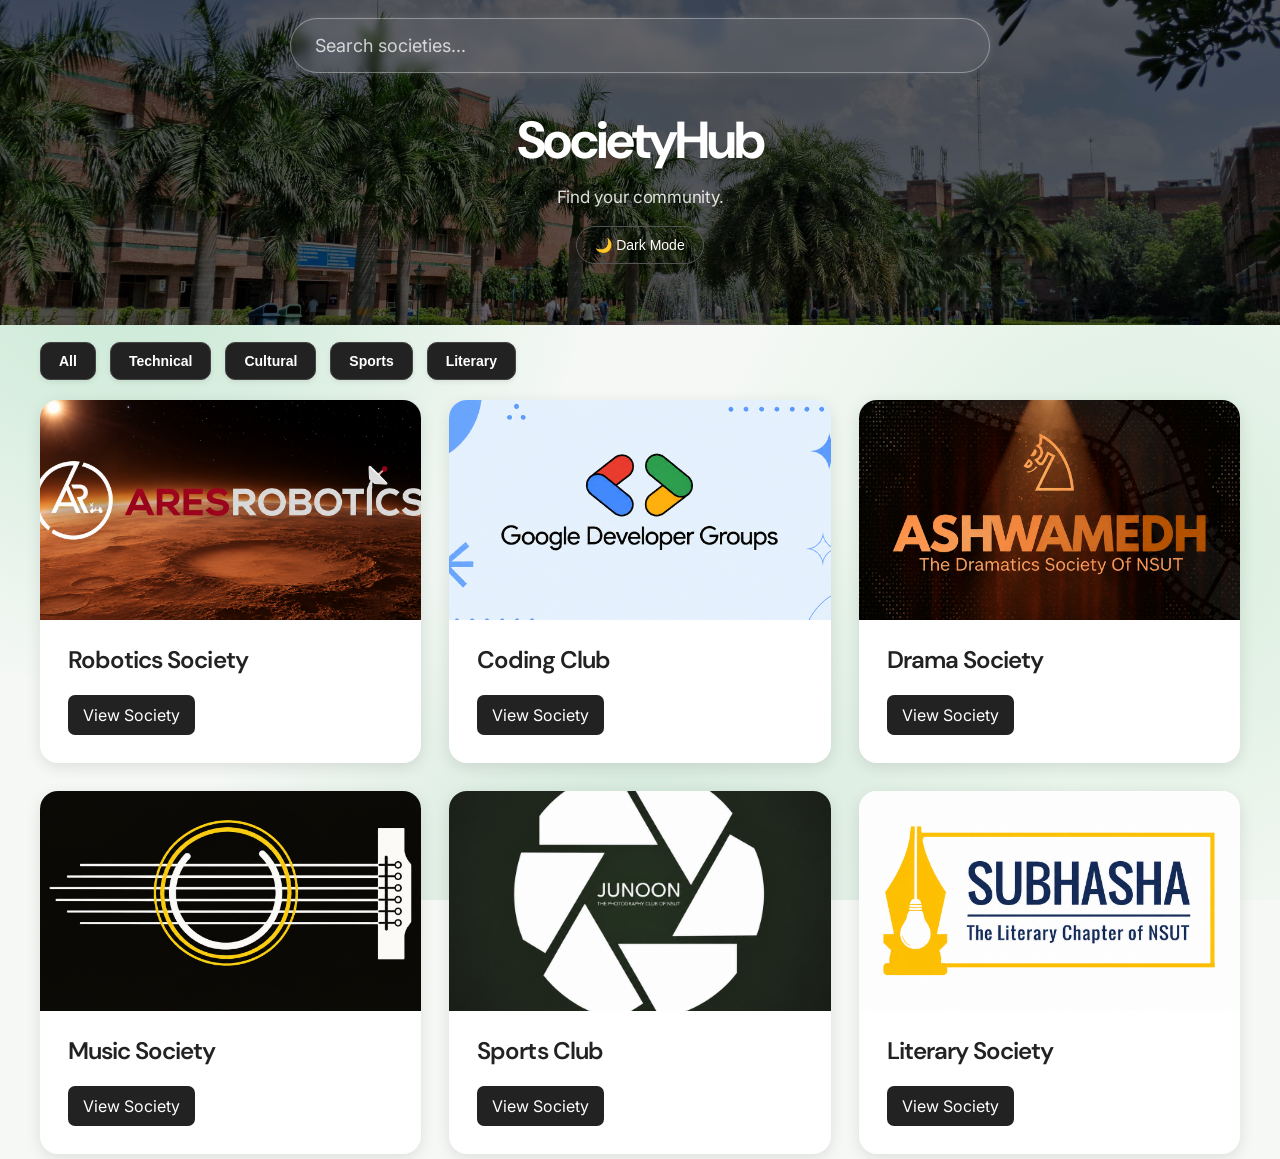
==== commit 4437ed45: "commitited changes to data.js, index.html, script.js, and style.css to update society names, roles, " ====
--- a/index.html
+++ b/index.html
@@ -11,6 +11,9 @@
 
     <link rel="stylesheet" href="style.css">
 
+    <link rel="preconnect" href="https://fonts.googleapis.com">
+<link rel="preconnect" href="https://fonts.gstatic.com" crossorigin>
+<link href="https://fonts.googleapis.com/css2?family=DM+Sans:wght@500;600;700&family=Inter:wght@400;500&display=swap" rel="stylesheet">
 </head>
 
 <body>
@@ -77,7 +80,7 @@
                 <div class="society-card">
 
                     <div class="society-image">
-                        <img src="images/robotics.png" alt="Robotics Society">
+                        <img src="images/robotics.png" alt="ARES Robotics">
                     </div>
 
                     <div class="society-content">
--- a/style.css
+++ b/style.css
@@ -7,7 +7,7 @@
 }
 
 body {
-    font-family: Arial, sans-serif;
+    font-family: "Inter", sans-serif;
     margin: 0;
     background-color: #f5f5f5;
     color: #222;
@@ -91,7 +91,7 @@
 
     color: white;
 
-    font-family: Arial, sans-serif;
+    font-family: "Inter", sans-serif;
     font-size: 18px;
 
     outline: none;
@@ -221,7 +221,7 @@
     padding: 10px 20px;
     margin: 0;
 
-    font-family: Arial, sans-serif;
+    font-family: "Inter", sans-serif;
     font-size: 14px;
     font-weight: 600;
 
@@ -336,7 +336,10 @@
 
 .society-content h3 {
     margin: 0;
+    font-family: "DM Sans", sans-serif;
     font-size: 24px;
+    font-weight: 600;
+    letter-spacing: -0.04em;
 }
 
 
@@ -455,7 +458,7 @@
     border-radius: 7px;
 
     font-size: 16px;
-    font-family: Arial, sans-serif;
+    font-family: "Inter", sans-serif;
 
     transition:
         background-color 0.3s ease,
@@ -965,4 +968,286 @@
 body.dark main button:not(form button):hover {
     background: #292929 !important;
     box-shadow: 0 3px 7px rgba(255, 255, 255, 0.06) !important;
+}
+
+body {
+    background:
+        radial-gradient(
+            circle at 10% 25%,
+            rgba(50, 180, 100, 0.25),
+            transparent 35%
+        ),
+        radial-gradient(
+            circle at 90% 60%,
+            rgba(100, 200, 120, 0.20),
+            transparent 35%
+        ),
+        radial-gradient(
+            circle at 50% 100%,
+            rgba(30, 150, 80, 0.18),
+            transparent 40%
+        ),
+        #f5f8f5;
+
+    background-attachment: fixed;
+}
+
+body.dark {
+    background:
+        radial-gradient(
+            circle at 10% 25%,
+            rgba(40, 160, 80, 0.25),
+            transparent 35%
+        ),
+        radial-gradient(
+            circle at 90% 60%,
+            rgba(80, 190, 100, 0.18),
+            transparent 35%
+        ),
+        radial-gradient(
+            circle at 50% 100%,
+            rgba(30, 130, 70, 0.15),
+            transparent 40%
+        ),
+        #101510;
+
+    background-attachment: fixed;
+}
+
+/* ============================= */
+/* SOCIETY COLOR THEMES           */
+/* ============================= */
+
+/* ROBOTICS — RED + PURPLE */
+
+body.theme-robotics {
+    background:
+        radial-gradient(
+            circle at 15% 25%,
+            rgba(255, 60, 60, 0.25),
+            transparent 35%
+        ),
+        radial-gradient(
+            circle at 85% 60%,
+            rgba(150, 60, 255, 0.25),
+            transparent 35%
+        ),
+        #f7f5f8;
+}
+
+
+/* CODING — LIGHT SKY BLUE */
+
+body.theme-coding {
+    background:
+        radial-gradient(
+            circle at 15% 25%,
+            rgba(100, 200, 255, 0.28),
+            transparent 35%
+        ),
+        radial-gradient(
+            circle at 85% 60%,
+            rgba(80, 170, 240, 0.22),
+            transparent 35%
+        ),
+        #f3f9fc;
+}
+
+
+/* LITERATURE — YELLOW */
+
+body.theme-literary {
+    background:
+        radial-gradient(
+            circle at 15% 25%,
+            rgba(255, 210, 60, 0.28),
+            transparent 35%
+        ),
+        radial-gradient(
+            circle at 85% 60%,
+            rgba(255, 190, 40, 0.20),
+            transparent 35%
+        ),
+        #faf9f2;
+}
+
+
+/* PHOTOGRAPHY — GREEN */
+
+body.theme-sports {
+    background:
+        radial-gradient(
+            circle at 15% 25%,
+            rgba(60, 190, 100, 0.25),
+            transparent 35%
+        ),
+        radial-gradient(
+            circle at 85% 60%,
+            rgba(100, 210, 120, 0.20),
+            transparent 35%
+        ),
+        #f4f9f5;
+}
+
+
+/* DRAMATICS — ORANGE */
+
+body.theme-drama {
+    background:
+        radial-gradient(
+            circle at 15% 25%,
+            rgba(255, 140, 40, 0.28),
+            transparent 35%
+        ),
+        radial-gradient(
+            circle at 85% 60%,
+            rgba(255, 100, 30, 0.20),
+            transparent 35%
+        ),
+        #faf6f1;
+}
+
+
+/* MUSIC — GREY */
+
+body.theme-music {
+    background:
+        radial-gradient(
+            circle at 15% 25%,
+            rgba(130, 130, 130, 0.25),
+            transparent 35%
+        ),
+        radial-gradient(
+            circle at 85% 60%,
+            rgba(170, 170, 170, 0.20),
+            transparent 35%
+        ),
+        #f5f5f5;
+}
+
+/* ============================= */
+/* SOCIETY THEMES — DARK MODE     */
+/* ============================= */
+
+body.dark.theme-robotics {
+    background:
+        radial-gradient(
+            circle at 15% 25%,
+            rgba(255, 60, 60, 0.18),
+            transparent 35%
+        ),
+        radial-gradient(
+            circle at 85% 60%,
+            rgba(150, 60, 255, 0.18),
+            transparent 35%
+        ),
+        #121212;
+}
+
+body.dark.theme-coding {
+    background:
+        radial-gradient(
+            circle at 15% 25%,
+            rgba(100, 200, 255, 0.18),
+            transparent 35%
+        ),
+        radial-gradient(
+            circle at 85% 60%,
+            rgba(80, 170, 240, 0.14),
+            transparent 35%
+        ),
+        #121212;
+}
+
+body.dark.theme-literary {
+    background:
+        radial-gradient(
+            circle at 15% 25%,
+            rgba(255, 210, 60, 0.18),
+            transparent 35%
+        ),
+        radial-gradient(
+            circle at 85% 60%,
+            rgba(255, 190, 40, 0.14),
+            transparent 35%
+        ),
+        #121212;
+}
+
+body.dark.theme-sports {
+    background:
+        radial-gradient(
+            circle at 15% 25%,
+            rgba(60, 190, 100, 0.18),
+            transparent 35%
+        ),
+        radial-gradient(
+            circle at 85% 60%,
+            rgba(100, 210, 120, 0.14),
+            transparent 35%
+        ),
+        #121212;
+}
+
+body.dark.theme-drama {
+    background:
+        radial-gradient(
+            circle at 15% 25%,
+            rgba(255, 140, 40, 0.18),
+            transparent 35%
+        ),
+        radial-gradient(
+            circle at 85% 60%,
+            rgba(255, 100, 30, 0.14),
+            transparent 35%
+        ),
+        #121212;
+}
+
+body.dark.theme-music {
+    background:
+        radial-gradient(
+            circle at 15% 25%,
+            rgba(150, 150, 150, 0.16),
+            transparent 35%
+        ),
+        radial-gradient(
+            circle at 85% 60%,
+            rgba(190, 190, 190, 0.12),
+            transparent 35%
+        ),
+        #121212;
+}
+
+h1,
+h2,
+h3,
+#society-name {
+    font-family: "DM Sans", sans-serif;
+    font-weight: 600;
+    letter-spacing: -0.04em;
+}
+
+.hero-overlay p,
+.society-info p,
+.detail-box p {
+    font-family: "Inter", sans-serif;
+    font-weight: 400;
+    letter-spacing: -0.01em;
+    line-height: 1.6;
+}
+
+.hero-overlay h1 {
+    font-family: "DM Sans", sans-serif;
+    font-size: 52px;
+    font-weight: 700;
+    letter-spacing: -0.055em;
+}
+
+.hero-overlay p {
+    font-family: "Inter", sans-serif;
+    font-size: 17px;
+    font-weight: 400;
+    letter-spacing: -0.015em;
+    opacity: 0.85;
 }
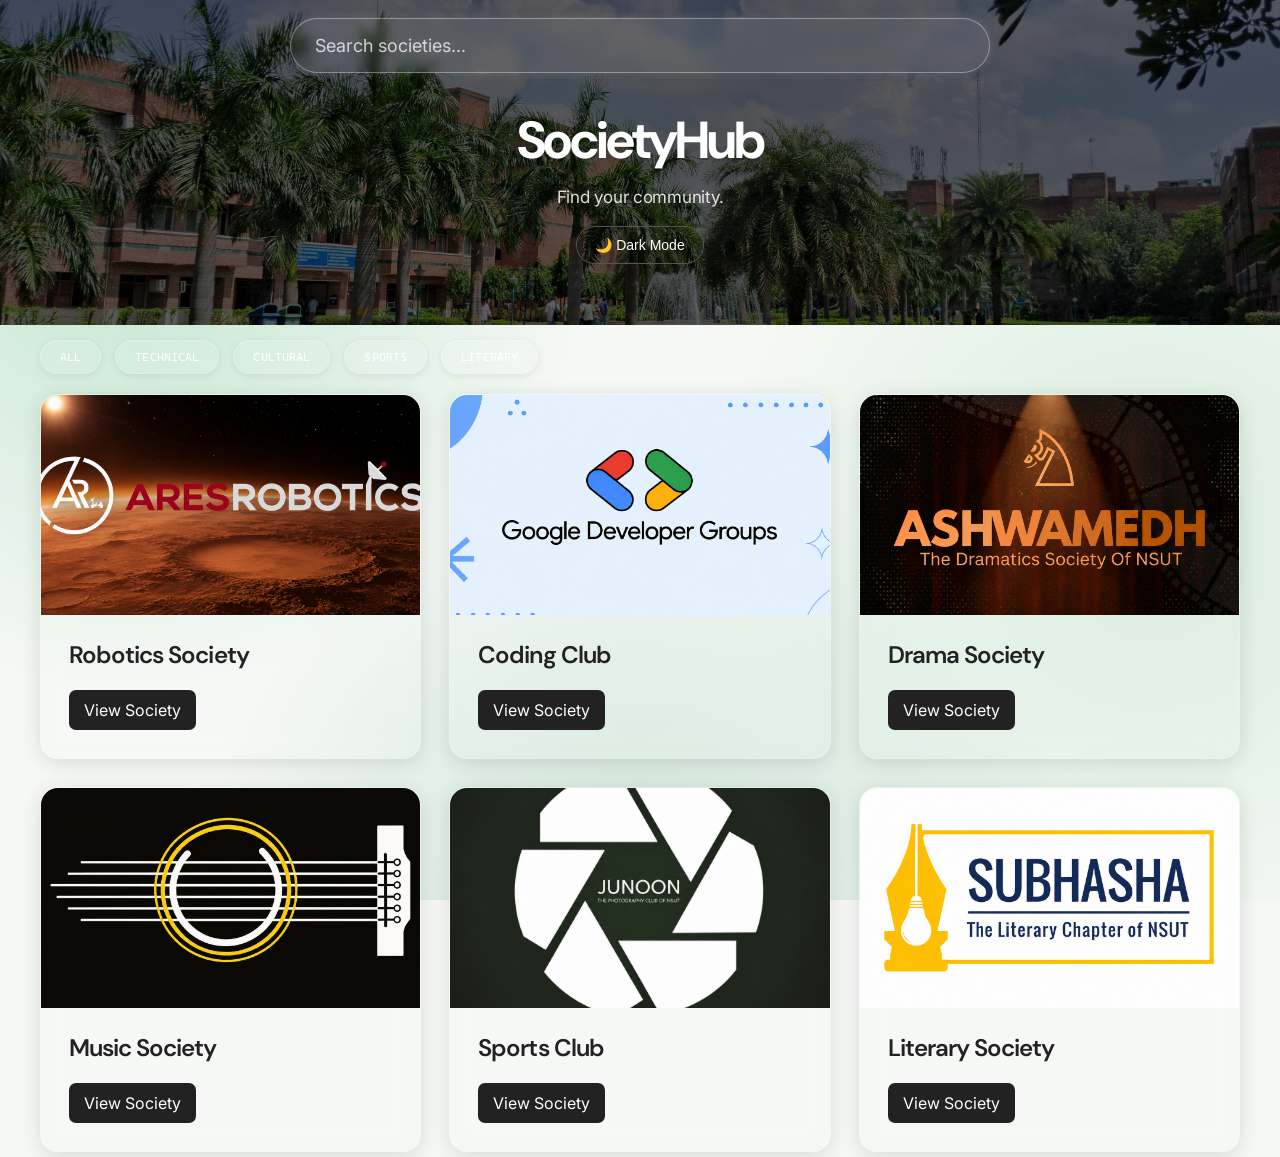
==== commit b4670bba: "no commit text" ====
--- a/index.html
+++ b/index.html
@@ -11,6 +11,7 @@
 
     <link rel="stylesheet" href="style.css">
 
+    <link href="https://fonts.googleapis.com/css2?family=Cascadia+Code:wght@400;500;600&display=swap" rel="stylesheet">
     <link rel="preconnect" href="https://fonts.googleapis.com">
 <link rel="preconnect" href="https://fonts.gstatic.com" crossorigin>
 <link href="https://fonts.googleapis.com/css2?family=DM+Sans:wght@500;600;700&family=Inter:wght@400;500&display=swap" rel="stylesheet">
--- a/style.css
+++ b/style.css
@@ -1,3 +1,5 @@
+@import url("https://fonts.cdnfonts.com/css/cascadia-code");
+
 /* ============================= */
 /* GLOBAL                         */
 /* ============================= */
@@ -204,7 +206,7 @@
     gap: 14px;
     flex-wrap: wrap;
 
-    margin-top: 0;
+    margin-top: 10px;
     margin-bottom: 20px;
 }
 
@@ -212,80 +214,117 @@
 .filter-btn {
     appearance: none;
 
-    border: 1px solid #d1d5db;
+    border: 1px solid rgba(255, 255, 255, 0.14);
     border-radius: 999px;
 
-    background: white;
-    color: #333;
-
-    padding: 10px 20px;
+    background: rgba(255, 255, 255, 0.045);
+    color: white;
+
+    padding: 7px 14px;
     margin: 0;
 
-    font-family: "Inter", sans-serif;
-    font-size: 14px;
-    font-weight: 600;
+    font-family: "Cascadia Code", "Cascadia Mono", Consolas, monospace;
+    font-size: 12px;
+    font-weight: 500;
+
+    text-transform: uppercase;
+    letter-spacing: 0.02em;
+    white-space: nowrap;
 
     cursor: pointer;
 
-    transition:
-        background-color 0.2s ease,
-        color 0.2s ease,
-        border-color 0.2s ease,
-        transform 0.2s ease,
-        box-shadow 0.2s ease;
+    backdrop-filter: blur(12px);
+    -webkit-backdrop-filter: blur(12px);
+
+    box-shadow:
+        inset 0 1px 1px rgba(255, 255, 255, 0.06),
+        0 2px 8px rgba(0, 0, 0, 0.06);
+
+    transition:
+        background-color 0.3s ease,
+        border-color 0.3s ease,
+        transform 0.3s ease,
+        box-shadow 0.3s ease;
 }
 
 
 .filter-btn:hover {
-    background: #222;
+    background: rgba(255, 255, 255, 0.075);
     color: white;
-    border-color: #222;
-
-    transform: translateY(-2px) scale(1.05);
-
-    box-shadow:
-        0 0 10px rgba(0, 0, 0, 0.15);
-}
-
-
-/* ============================= */
-/* SOCIETY CARDS                 */
+    border-color: rgba(255, 255, 255, 0.20);
+
+    transform: translateY(-1px);
+
+    box-shadow:
+        inset 0 1px 1px rgba(255, 255, 255, 0.08),
+        0 4px 12px rgba(0, 0, 0, 0.10);
+}
+
+
+/* ============================= */
+/* DARK MODE                      */
+/* ============================= */
+
+body.dark .filter-btn {
+    background: rgba(255, 255, 255, 0.04);
+    color: white;
+    border-color: rgba(255, 255, 255, 0.12);
+}
+
+body.dark .filter-btn:hover {
+    background: rgba(255, 255, 255, 0.065);
+    border-color: rgba(255, 255, 255, 0.18);
+}
+
+/* ============================= */
+/* SOCIETY CARD GRID              */
 /* ============================= */
 
 .society-container {
     display: grid;
-    grid-template-columns: repeat(3, 1fr);
-
+    grid-template-columns: repeat(3, minmax(0, 1fr));
     gap: 28px;
-
     margin-top: 0;
 }
 
 
+/* ============================= */
+/* GLASS SOCIETY CARDS            */
+/* ============================= */
+
 .society-card {
-    background-color: white;
-
+    background: rgba(255, 255, 255, 0.06);
+
+    border: 1px solid rgba(255, 255, 255, 0.16);
     border-radius: 18px;
+
     overflow: hidden;
-
     padding: 0;
 
-    box-shadow:
-        0 4px 15px rgba(0, 0, 0, 0.1);
-
-    transition:
-        transform 0.25s ease,
-        box-shadow 0.25s ease;
+    backdrop-filter: blur(12px);
+    -webkit-backdrop-filter: blur(12px);
+
+    box-shadow:
+        0 4px 20px rgba(0, 0, 0, 0.12);
+
+    transition:
+        transform 0.3s ease,
+        background-color 0.3s ease,
+        border-color 0.3s ease,
+        box-shadow 0.3s ease;
 }
 
 
 .society-card:hover {
-    transform: translateY(-4px);
-
-    box-shadow:
-        0 8px 22px rgba(0, 0, 0, 0.15);
-}
-
+    transform: translateY(-5px);
+
+    background: rgba(255, 255, 255, 0.09);
+
+    border-color: rgba(255, 255, 255, 0.25);
+
+    box-shadow:
+        0 10px 30px rgba(0, 0, 0, 0.18);
+}
 
 /* ============================= */
 /* SOCIETY IMAGE                 */
@@ -328,11 +367,12 @@
 .society-content {
     padding: 24px 28px 28px;
 
+    background: transparent;
+
     transition:
         background-color 0.3s ease,
         color 0.3s ease;
 }
-
 
 .society-content h3 {
     margin: 0;
@@ -404,22 +444,37 @@
 /* ============================= */
 
 .detail-box {
-    background-color: white;
+    background: rgba(255, 255, 255, 0.42);
 
     padding: 30px;
 
+    border: 1px solid rgba(255, 255, 255, 0.55);
     border-radius: 15px;
 
     max-width: 800px;
 
     margin: 0 auto;
 
-    box-shadow:
-        0 3px 12px rgba(0, 0, 0, 0.1);
+    backdrop-filter: blur(12px);
+    -webkit-backdrop-filter: blur(12px);
+
+    box-shadow:
+        0 4px 20px rgba(0, 0, 0, 0.10);
 
     transition:
         background-color 0.3s ease,
-        color 0.3s ease;
+        color 0.3s ease,
+        border-color 0.3s ease,
+        box-shadow 0.3s ease;
+}
+
+.detail-box:hover {
+    background: rgba(255, 255, 255, 0.50);
+
+    border-color: rgba(255, 255, 255, 0.70);
+
+    box-shadow:
+        0 8px 25px rgba(0, 0, 0, 0.14);
 }
 
 
@@ -625,7 +680,10 @@
 }
 
 
-body.dark .society-card,
+body.dark .society-card {
+    color: #f5f5f5;
+}
+
 body.dark .detail-box {
     background-color: #1e1e1e;
     color: #f5f5f5;
@@ -677,16 +735,11 @@
 /* Dark mode filters */
 
 body.dark .filter-btn {
-    background-color: #1e1e1e;
     color: white;
-    border-color: #555;
-}
-
+}
 
 body.dark .filter-btn:hover {
-    background-color: white;
-    color: #222;
-    border-color: white;
+    color: white;
 }
 
 
@@ -786,7 +839,8 @@
 
 
     .filter-btn {
-        padding: 9px 14px;
+        padding: 7px 12px;
+        font-size: 11px;
     }
 
 
@@ -1250,4 +1304,162 @@
     font-weight: 400;
     letter-spacing: -0.015em;
     opacity: 0.85;
+}
+
+body.dark .society-card {
+    background: rgba(255, 255, 255, 0.055);
+
+    border: 1px solid rgba(255, 255, 255, 0.14);
+
+    box-shadow:
+        0 4px 20px rgba(0, 0, 0, 0.25);
+}
+
+body.dark .society-card:hover {
+    background: rgba(255, 255, 255, 0.08);
+
+    border-color: rgba(255, 255, 255, 0.22);
+
+    box-shadow:
+        0 10px 30px rgba(0, 0, 0, 0.35);
+}
+
+/* Glass detail card in dark mode */
+body.dark .detail-box {
+    background: rgba(255, 255, 255, 0.055);
+
+    border: 1px solid rgba(255, 255, 255, 0.14);
+
+    backdrop-filter: blur(12px);
+    -webkit-backdrop-filter: blur(12px);
+
+    box-shadow:
+        0 4px 20px rgba(0, 0, 0, 0.25);
+}
+
+body.dark .detail-box:hover {
+    background: rgba(255, 255, 255, 0.08);
+
+    border-color: rgba(255, 255, 255, 0.22);
+
+    box-shadow:
+        0 8px 25px rgba(0, 0, 0, 0.30);
+}
+
+
+/* ============================= */
+/* CATEGORY GLASS PILL            */
+/* ============================= */
+
+.society-info p:first-child {
+    display: inline-block;
+
+    margin: 12px 0 0;
+    padding: 5px 12px;
+
+    background: rgba(0, 0, 0, 0.22);
+    border: 1px solid rgba(255, 255, 255, 0.12);
+
+    border-radius: 999px;
+
+    backdrop-filter: blur(8px);
+    -webkit-backdrop-filter: blur(8px);
+
+    font-family: "Cascadia Code", monospace;
+    font-size: 12px;
+    font-weight: 500;
+
+    line-height: 1.2;
+    white-space: nowrap;
+
+    text-transform: uppercase;
+
+    transition:
+        background-color 0.3s ease,
+        border-color 0.3s ease;
+}
+
+
+/* Hover */
+
+.society-card:hover .society-info p:first-child {
+    background: rgba(0, 0, 0, 0.28);
+    border-color: rgba(255, 255, 255, 0.16);
+}
+
+
+/* Dark mode */
+
+body.dark .society-info p:first-child {
+    background: rgba(0, 0, 0, 0.28);
+    border-color: rgba(255, 255, 255, 0.10);
+}
+
+body.dark .society-card:hover .society-info p:first-child {
+    background: rgba(0, 0, 0, 0.34);
+    border-color: rgba(255, 255, 255, 0.14);
+}
+
+
+/* ========================================================= */
+/* FINAL FILTER PILL OVERRIDE                                */
+/* ========================================================= */
+
+.filters .filter-btn {
+    appearance: none !important;
+
+    padding: 9px 19px !important;
+    margin: 0 !important;
+
+    background: rgba(255, 255, 255, 0.07) !important;
+    color: rgba(255, 255, 255, 0.92) !important;
+
+    border: 1px solid rgba(255, 255, 255, 0.20) !important;
+    border-radius: 999px !important;
+
+    font-family: "Cascadia Code", monospace !important;
+    font-size: 12px !important;
+    font-weight: 400 !important;
+
+    text-transform: uppercase !important;
+    letter-spacing: 0.01em !important;
+    white-space: nowrap !important;
+
+    backdrop-filter: blur(14px) !important;
+    -webkit-backdrop-filter: blur(14px) !important;
+
+    box-shadow:
+        inset 0 1px 1px rgba(255, 255, 255, 0.08),
+        0 2px 8px rgba(0, 0, 0, 0.08) !important;
+
+    transform: none !important;
+
+    transition:
+        background-color 0.3s ease,
+        border-color 0.3s ease,
+        transform 0.3s ease,
+        box-shadow 0.3s ease !important;
+}
+
+.filters .filter-btn:hover {
+    background: rgba(255, 255, 255, 0.11) !important;
+    border-color: rgba(255, 255, 255, 0.27) !important;
+    color: white !important;
+
+    transform: translateY(-1px) !important;
+
+    box-shadow:
+        inset 0 1px 1px rgba(255, 255, 255, 0.10),
+        0 4px 12px rgba(0, 0, 0, 0.10) !important;
+}
+
+body.dark .filters .filter-btn {
+    background: rgba(255, 255, 255, 0.055) !important;
+    border-color: rgba(255, 255, 255, 0.16) !important;
+    color: rgba(255, 255, 255, 0.92) !important;
+}
+
+body.dark .filters .filter-btn:hover {
+    background: rgba(255, 255, 255, 0.085) !important;
+    border-color: rgba(255, 255, 255, 0.22) !important;
 }
